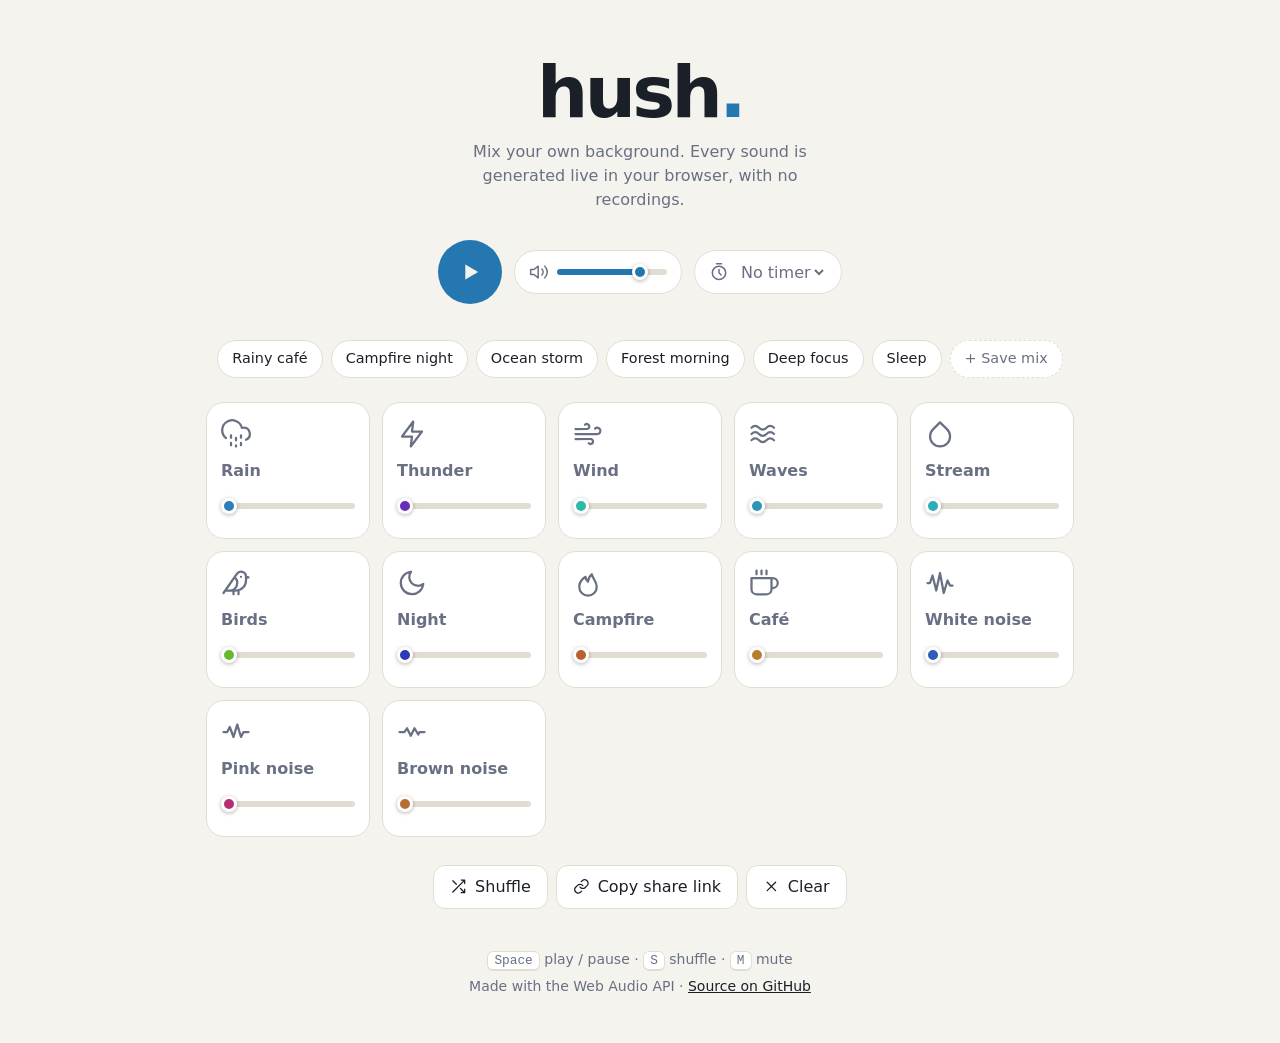
==== hush/index.html @ a0516c4d "Add Hush ambient sound mixer and prepare for GitHub Pages - hush/: the Web Audio ambient mixer, with" ====
<!doctype html>
<html lang="en">
<head>
  <meta charset="utf-8">
  <meta name="viewport" content="width=device-width, initial-scale=1">
  <title>Hush</title>
  <meta name="description" content="Mix your own ambient background. Rain, waves, fire, birds, café murmur and noise, all synthesized live in your browser.">
  <meta name="theme-color" content="#0b0e14" media="(prefers-color-scheme: dark)">
  <meta name="theme-color" content="#f5f3ee" media="(prefers-color-scheme: light)">
  <link rel="icon" href="favicon.svg" type="image/svg+xml">
  <link rel="stylesheet" href="style.css">
  <script src="engine.js" defer></script>
  <script src="app.js" defer></script>
</head>
<body>
  <canvas id="viz" aria-hidden="true"></canvas>

  <main>
    <header class="hero">
      <h1 class="logo">hush<span>.</span></h1>
      <p class="tag">Mix your own background. Every sound is generated live in your browser, with no recordings.</p>

      <div class="controls">
        <button id="play" class="play" type="button" aria-pressed="false" aria-label="Play">
          <svg class="i-play" viewBox="0 0 24 24" aria-hidden="true"><path d="M8 5.5v13l11-6.5z"/></svg>
          <svg class="i-pause" viewBox="0 0 24 24" aria-hidden="true"><path d="M7 5h3.5v14H7zM13.5 5H17v14h-3.5z"/></svg>
        </button>

        <label class="pill master">
          <svg viewBox="0 0 24 24" aria-hidden="true" class="stroke"><path d="M11 5 6 9H2v6h4l5 4zM15.5 8.5a5 5 0 0 1 0 7M19 5a10 10 0 0 1 0 14"/></svg>
          <input id="master" type="range" min="0" max="100" value="80" aria-label="Master volume">
        </label>

        <label class="pill timer">
          <svg viewBox="0 0 24 24" aria-hidden="true" class="stroke"><circle cx="12" cy="13" r="8"/><path d="M12 9v4l2.5 2.5M9 2h6"/></svg>
          <select id="timer" aria-label="Sleep timer">
            <option value="0">No timer</option>
            <option value="15">15 min</option>
            <option value="25">25 min</option>
            <option value="45">45 min</option>
            <option value="60">1 hour</option>
            <option value="90">90 min</option>
          </select>
          <output id="timer-left" aria-live="off"></output>
        </label>
      </div>
    </header>

    <section aria-label="Presets">
      <div id="presets" class="presets"></div>
    </section>

    <section aria-label="Sounds">
      <div id="grid" class="grid"></div>
    </section>

    <div class="actions">
      <button id="shuffle" class="ghost" type="button">
        <svg viewBox="0 0 24 24" aria-hidden="true" class="stroke"><path d="M16 3h5v5M4 20 21 3M21 16v5h-5M15 15l6 6M4 4l5 5"/></svg>Shuffle
      </button>
      <button id="share" class="ghost" type="button">
        <svg viewBox="0 0 24 24" aria-hidden="true" class="stroke"><path d="M10 13a5 5 0 0 0 7.5.5l3-3a5 5 0 0 0-7-7l-1.7 1.7M14 11a5 5 0 0 0-7.5-.5l-3 3a5 5 0 0 0 7 7l1.7-1.7"/></svg>Copy share link
      </button>
      <button id="clear" class="ghost" type="button">
        <svg viewBox="0 0 24 24" aria-hidden="true" class="stroke"><path d="M18 6 6 18M6 6l12 12"/></svg>Clear
      </button>
    </div>

    <footer>
      <p class="keys"><kbd>Space</kbd> play / pause · <kbd>S</kbd> shuffle · <kbd>M</kbd> mute</p>
      <p>Made with the Web Audio API · <a href="https://github.com/driodrocco/cloudforfunproject/tree/main/hush">Source on GitHub</a></p>
    </footer>
  </main>

  <div id="toast" class="toast" role="status" aria-live="polite"></div>

  <dialog id="save-dialog">
    <form method="dialog">
      <label for="preset-name">Name this mix</label>
      <input id="preset-name" name="name" maxlength="32" required autocomplete="off" placeholder="e.g. Late-night coding">
      <menu>
        <button value="cancel" formnovalidate class="ghost">Cancel</button>
        <button value="save" class="primary">Save</button>
      </menu>
    </form>
  </dialog>
</body>
</html>
---- hush/style.css ----
:root {
  --mix-hue: 205;
  --bg: #0b0e14;
  --surface: #131823;
  --surface-2: #1a2030;
  --border: #242c3d;
  --text: #e7eaf0;
  --muted: #8b94a7;
  --accent: hsl(var(--mix-hue) 80% 66%);
  --shadow: 0 10px 30px rgb(0 0 0 / 0.35);
  color-scheme: dark;
}

@media (prefers-color-scheme: light) {
  :root:not([data-theme="dark"]) {
    --bg: #f5f3ee;
    --surface: #ffffff;
    --surface-2: #f0ede6;
    --border: #e2ddd2;
    --text: #1b1f27;
    --muted: #697083;
    --accent: hsl(var(--mix-hue) 65% 42%);
    --shadow: 0 10px 30px rgb(40 30 10 / 0.08);
    color-scheme: light;
  }
}

* { box-sizing: border-box; }

body {
  margin: 0;
  min-height: 100vh;
  background: var(--bg);
  color: var(--text);
  font: 16px/1.5 ui-sans-serif, system-ui, -apple-system, "Segoe UI", Roboto, sans-serif;
  -webkit-font-smoothing: antialiased;
}

button, input, select { font: inherit; color: inherit; }

svg { width: 1.25rem; height: 1.25rem; flex: none; fill: currentColor; }
svg.stroke { fill: none; stroke: currentColor; stroke-width: 1.8; stroke-linecap: round; stroke-linejoin: round; }

#viz {
  position: fixed;
  inset: 0 0 auto 0;
  width: 100%;
  height: 340px;
  pointer-events: none;
  -webkit-mask-image: linear-gradient(to bottom, #000 30%, transparent);
  mask-image: linear-gradient(to bottom, #000 30%, transparent);
}

main {
  position: relative;
  max-width: 900px;
  margin: 0 auto;
  padding: 56px 16px 40px;
}

/* ---------- hero ---------- */

.hero { text-align: center; margin-bottom: 36px; }

.logo {
  margin: 0;
  font-size: clamp(3rem, 10vw, 4.5rem);
  font-weight: 700;
  letter-spacing: -0.05em;
  line-height: 1;
}
.logo span { color: var(--accent); transition: color 0.6s; }

.tag { margin: 12px auto 28px; max-width: 34ch; color: var(--muted); }

.controls {
  display: flex;
  flex-wrap: wrap;
  align-items: center;
  justify-content: center;
  gap: 12px;
}

.play {
  width: 64px;
  height: 64px;
  border: 0;
  border-radius: 50%;
  display: grid;
  place-items: center;
  background: var(--accent);
  color: var(--bg);
  cursor: pointer;
  box-shadow: 0 0 0 0 hsl(var(--mix-hue) 80% 60% / 0.5);
  transition: transform 0.15s, background 0.6s;
}
.play:hover { transform: scale(1.05); }
.play:active { transform: scale(0.96); }
.play svg { width: 28px; height: 28px; }
.play .i-pause, .playing .play .i-play { display: none; }
.playing .play .i-pause { display: block; }
.playing .play { animation: breathe 4s ease-in-out infinite; }

@keyframes breathe {
  50% { box-shadow: 0 0 0 14px hsl(var(--mix-hue) 80% 60% / 0); }
  0%, 100% { box-shadow: 0 0 0 0 hsl(var(--mix-hue) 80% 60% / 0.35); }
}

.pill {
  display: flex;
  align-items: center;
  gap: 8px;
  height: 44px;
  padding: 0 14px;
  border: 1px solid var(--border);
  border-radius: 999px;
  background: var(--surface);
  color: var(--muted);
}
.pill input[type="range"] { width: 110px; }
.pill select { border: 0; background: transparent; cursor: pointer; padding: 4px 0; }
.pill select option { background: var(--surface); }
.timer output { font-variant-numeric: tabular-nums; color: var(--accent); font-size: 0.9rem; }
.timer output:empty { display: none; }

/* ---------- presets ---------- */

.presets {
  display: flex;
  flex-wrap: wrap;
  justify-content: center;
  gap: 8px;
  margin-bottom: 24px;
}

.chip {
  display: inline-flex;
  align-items: center;
  border: 1px solid var(--border);
  border-radius: 999px;
  background: var(--surface);
  font-size: 0.9rem;
  transition: border-color 0.2s, background 0.2s;
}
.chip button {
  border: 0;
  background: none;
  padding: 7px 14px;
  cursor: pointer;
  border-radius: 999px;
}
.chip .x { padding: 7px 12px 7px 0; color: var(--muted); }
.chip .x:hover { color: var(--text); }
.chip:hover { border-color: var(--muted); }
.chip.active { border-color: var(--accent); background: hsl(var(--mix-hue) 80% 60% / 0.12); }
.chip.add { padding: 7px 14px; cursor: pointer; color: var(--muted); border-style: dashed; }

/* ---------- sound cards ---------- */

.grid {
  display: grid;
  grid-template-columns: repeat(auto-fill, minmax(158px, 1fr));
  gap: 12px;
}

.card {
  --v: 0;
  --c: hsl(var(--hue) 75% 62%);
  position: relative;
  overflow: hidden;
  border: 1px solid var(--border);
  border-radius: 18px;
  background: var(--surface);
  padding: 6px 14px 14px;
  transition: border-color 0.25s, transform 0.25s, box-shadow 0.25s;
}
@media (prefers-color-scheme: light) {
  :root:not([data-theme="dark"]) .card { --c: hsl(var(--hue) 60% 45%); }
}
.card::before {
  content: "";
  position: absolute;
  inset: 0;
  background: linear-gradient(to top, hsl(var(--hue) 75% 60% / 0.2), transparent);
  transform: scaleY(var(--v));
  transform-origin: bottom;
  transition: transform 0.2s;
  pointer-events: none;
}
.card.on { border-color: color-mix(in srgb, var(--c) 55%, var(--border)); box-shadow: var(--shadow); }
.card:hover { transform: translateY(-2px); }

.toggle {
  position: relative;
  display: flex;
  flex-direction: column;
  align-items: flex-start;
  gap: 10px;
  width: 100%;
  padding: 10px 0 12px;
  border: 0;
  background: none;
  text-align: left;
  cursor: pointer;
  color: var(--muted);
  transition: color 0.2s;
}
.toggle svg { width: 30px; height: 30px; transition: transform 0.3s; }
.toggle span { font-weight: 600; }
.card.on .toggle { color: var(--text); }
.card.on .toggle svg { color: var(--c); transform: scale(1.08); }

input[type="range"] {
  --fill: var(--accent);
  position: relative;
  width: 100%;
  height: 22px;
  margin: 0;
  background: none;
  cursor: pointer;
  -webkit-appearance: none;
  appearance: none;
}
.card input[type="range"] { --fill: var(--c); }
input[type="range"]::-webkit-slider-runnable-track {
  height: 6px;
  border-radius: 99px;
  background: linear-gradient(to right, var(--fill) calc(var(--v, 0) * 100%), var(--border) 0);
}
input[type="range"]::-moz-range-track { height: 6px; border-radius: 99px; background: var(--border); }
input[type="range"]::-moz-range-progress { height: 6px; border-radius: 99px; background: var(--fill); }
input[type="range"]::-webkit-slider-thumb {
  -webkit-appearance: none;
  width: 16px;
  height: 16px;
  margin-top: -5px;
  border: 3px solid var(--surface);
  border-radius: 50%;
  background: var(--fill);
  box-shadow: 0 1px 4px rgb(0 0 0 / 0.3);
}
input[type="range"]::-moz-range-thumb {
  width: 12px;
  height: 12px;
  border: 3px solid var(--surface);
  border-radius: 50%;
  background: var(--fill);
}

/* ---------- actions, footer ---------- */

.actions {
  display: flex;
  flex-wrap: wrap;
  justify-content: center;
  gap: 8px;
  margin: 28px 0 40px;
}

.ghost, .primary {
  display: inline-flex;
  align-items: center;
  gap: 8px;
  padding: 9px 16px;
  border: 1px solid var(--border);
  border-radius: 12px;
  background: var(--surface);
  cursor: pointer;
  transition: border-color 0.2s;
}
.ghost:hover { border-color: var(--muted); }
.ghost svg { width: 1.05rem; height: 1.05rem; }
.primary { background: var(--accent); color: var(--bg); border-color: transparent; font-weight: 600; }

footer { text-align: center; color: var(--muted); font-size: 0.875rem; }
footer p { margin: 6px 0; }
footer a { color: var(--text); }
kbd {
  padding: 1px 6px;
  border: 1px solid var(--border);
  border-bottom-width: 2px;
  border-radius: 6px;
  background: var(--surface);
  font: 0.8rem ui-monospace, SFMono-Regular, Menlo, monospace;
}
@media (hover: none), (max-width: 600px) { .keys { display: none; } }

:focus-visible { outline: 2px solid var(--accent); outline-offset: 2px; }

/* ---------- toast + dialog ---------- */

.toast {
  position: fixed;
  left: 50%;
  bottom: 24px;
  max-width: calc(100% - 32px);
  padding: 10px 18px;
  border-radius: 12px;
  background: var(--text);
  color: var(--bg);
  font-size: 0.9rem;
  box-shadow: var(--shadow);
  opacity: 0;
  transform: translate(-50%, 12px);
  transition: opacity 0.25s, transform 0.25s;
  pointer-events: none;
}
.toast.show { opacity: 1; transform: translate(-50%, 0); }

dialog {
  width: min(360px, calc(100% - 32px));
  padding: 22px;
  border: 1px solid var(--border);
  border-radius: 18px;
  background: var(--surface);
  color: var(--text);
  box-shadow: var(--shadow);
}
dialog::backdrop { background: rgb(0 0 0 / 0.5); backdrop-filter: blur(3px); }
dialog label { display: block; font-weight: 600; margin-bottom: 10px; }
dialog input {
  width: 100%;
  padding: 10px 12px;
  border: 1px solid var(--border);
  border-radius: 10px;
  background: var(--surface-2);
}
dialog menu { display: flex; justify-content: flex-end; gap: 8px; margin: 18px 0 0; padding: 0; }

@media (prefers-reduced-motion: reduce) {
  *, *::before { transition: none !important; animation: none !important; }
}
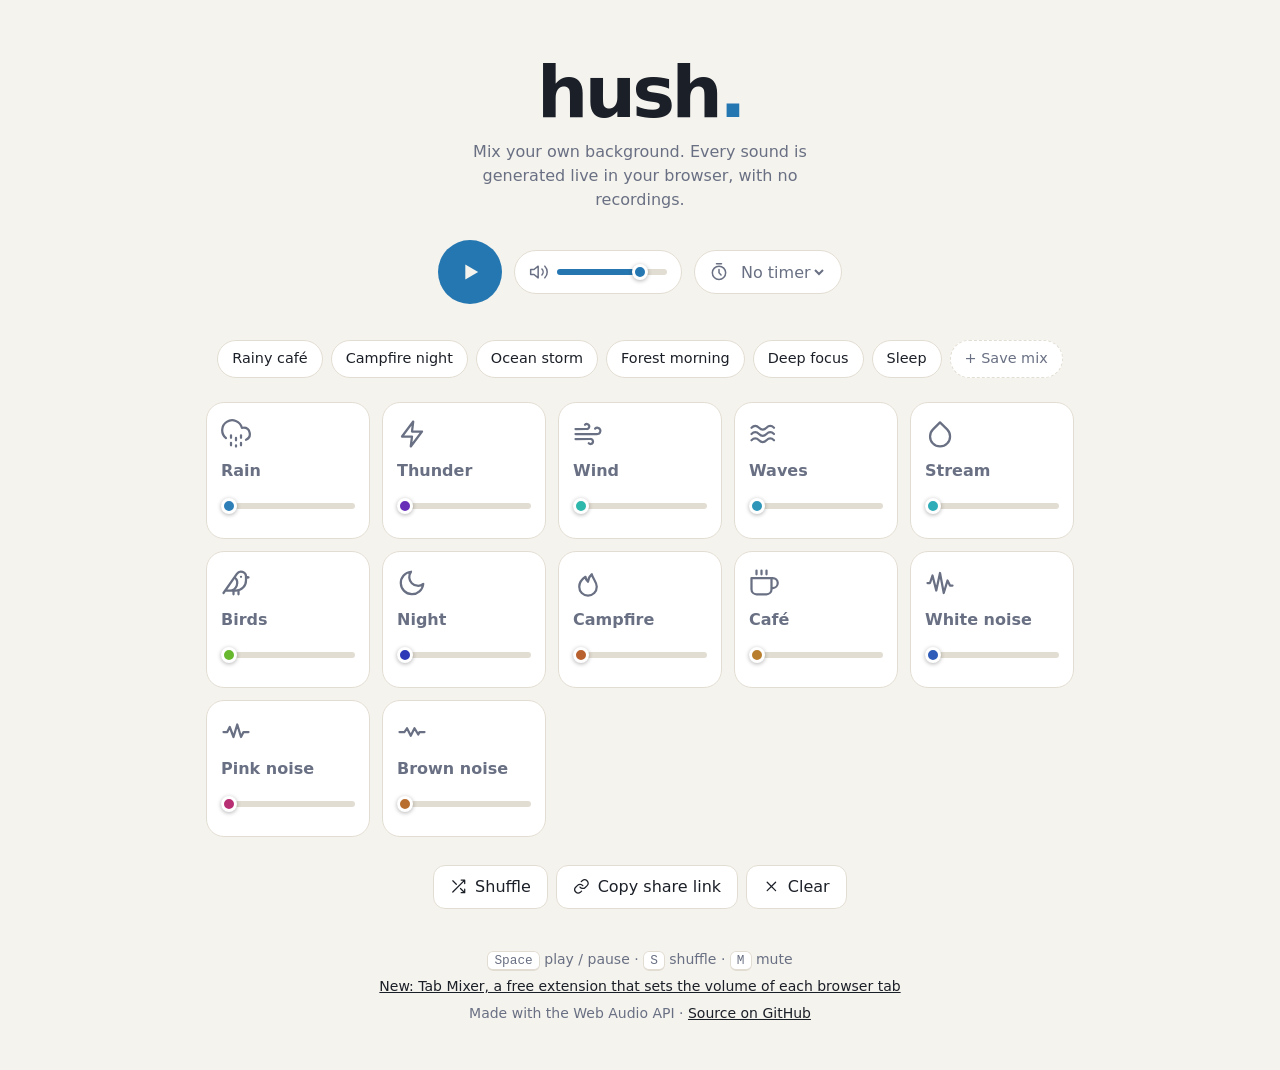
==== commit 760350db: "Add Hush Tab Mixer browser extension - hush/tab-mixer/: Chrome, Edge and Brave extension with a volu" ====
--- a/hush/index.html
+++ b/hush/index.html
@@ -68,6 +68,7 @@
 
     <footer>
       <p class="keys"><kbd>Space</kbd> play / pause · <kbd>S</kbd> shuffle · <kbd>M</kbd> mute</p>
+      <p><a href="tab-mixer.html">New: Tab Mixer, a free extension that sets the volume of each browser tab</a></p>
       <p>Made with the Web Audio API · <a href="https://github.com/driodrocco/cloudforfunproject/tree/main/hush">Source on GitHub</a></p>
     </footer>
   </main>
